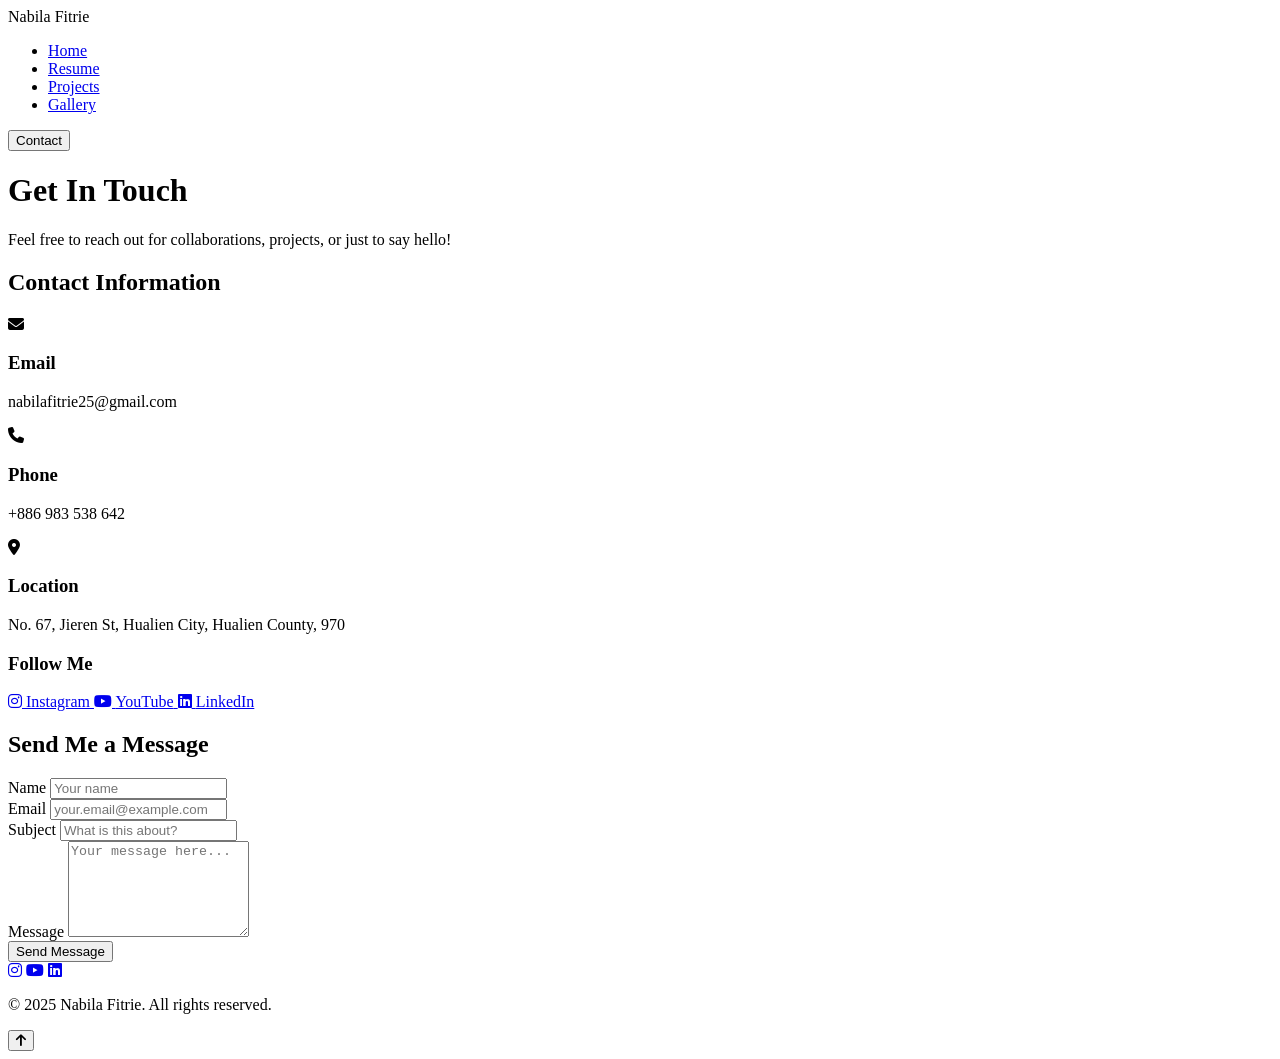
==== contact.html @ f7abc117 "Add files via upload" ====
<!DOCTYPE html>
<html lang="en">
    <head>
        <meta charset="UTF-8" />
        <meta name="viewport" content="width=device-width, initial-scale=1.0" />
        <title>Contact - Nabila Fitrie</title>
        <link rel="stylesheet" href="mystyle.css" />
        <link
            rel="stylesheet"
            href="https://cdnjs.cloudflare.com/ajax/libs/font-awesome/6.5.1/css/all.min.css"
        />
    </head>
    <body>
        <header>
            <div class="logo">Nabila Fitrie</div>
            <nav>
                <ul>
                    <li><a href="index.html">Home</a></li>
                    <li><a href="resume.html">Resume</a></li>
                    <li><a href="project.html">Projects</a></li>
                    <li><a href="gallery.html">Gallery</a></li>
                </ul>
            </nav>
            <a href="contact.html"
                ><button class="contact-btn">Contact</button></a
            >
        </header>

        <main class="contact-page">
            <h1 class="page-title">Get In Touch</h1>
            <p class="page-subtitle">
                Feel free to reach out for collaborations, projects, or just to
                say hello!
            </p>

            <div class="contact-container">
                <!-- Contact Info -->
                <div class="contact-info">
                    <h2>Contact Information</h2>

                    <div class="info-item">
                        <div class="info-icon">
                            <i class="fas fa-envelope"></i>
                        </div>
                        <div class="info-content">
                            <h3>Email</h3>
                            <p>nabilafitrie25@gmail.com</p>
                        </div>
                    </div>

                    <div class="info-item">
                        <div class="info-icon">
                            <i class="fas fa-phone"></i>
                        </div>
                        <div class="info-content">
                            <h3>Phone</h3>
                            <p>+886 983 538 642</p>
                        </div>
                    </div>

                    <div class="info-item">
                        <div class="info-icon">
                            <i class="fas fa-map-marker-alt"></i>
                        </div>
                        <div class="info-content">
                            <h3>Location</h3>
                            <p>No. 67, Jieren St, Hualien City, Hualien County, 970</p>
                        </div>
                    </div>

                    <div class="social-links">
                        <h3>Follow Me</h3>
                        <div class="social-buttons">
                            <a
                                href="https://www.instagram.com/nabilafitriie/"
                                class="social-btn"
                            >
                                <i class="fa-brands fa-instagram"></i>
                                <span>Instagram</span>
                            </a>
                            <a
                                href="https://www.youtube.com/@nabilafitrie5887"
                                class="social-btn"
                            >
                                <i class="fa-brands fa-youtube"></i>
                                <span>YouTube</span>
                            </a>
                            <a
                                href="https://www.linkedin.com/in/nabila-fitrie-naia-salsabila-66b28425b/"
                                class="social-btn"
                            >
                                <i class="fa-brands fa-linkedin"></i>
                                <span>LinkedIn</span>
                            </a>
                        </div>
                    </div>
                </div>

                <!-- Contact Form -->
                <div class="contact-form-wrapper">
                    <h2>Send Me a Message</h2>
                    <form
                        class="contact-form"
                        action="mailto:nabilafitrie25@gmail.com"
                        method="POST"
                        enctype="text/plain"
                    >
                        <div class="form-group">
                            <label for="name">Name</label>
                            <input
                                type="text"
                                id="name"
                                name="name"
                                placeholder="Your name"
                                required
                            />
                        </div>

                        <div class="form-group">
                            <label for="email">Email</label>
                            <input
                                type="email"
                                id="email"
                                name="email"
                                placeholder="your.email@example.com"
                                required
                            />
                        </div>

                        <div class="form-group">
                            <label for="subject">Subject</label>
                            <input
                                type="text"
                                id="subject"
                                name="subject"
                                placeholder="What is this about?"
                                required
                            />
                        </div>

                        <div class="form-group">
                            <label for="message">Message</label>
                            <textarea
                                id="message"
                                name="message"
                                rows="6"
                                placeholder="Your message here..."
                                required
                            ></textarea>
                        </div>

                        <button type="submit" class="submit-btn">
                            Send Message
                        </button>
                    </form>
                </div>
            </div>
        </main>

        <footer>
            <div class="social-icons">
                <a href="https://www.instagram.com/nabilafitriie/"
                    ><i class="fa-brands fa-instagram"></i
                ></a>
                <a href="https://www.youtube.com/@nabilafitrie5887"
                    ><i class="fa-brands fa-youtube"></i
                ></a>
                <a
                    href="https://www.linkedin.com/in/nabila-fitrie-naia-salsabila-66b28425b/"
                    ><i class="fa-brands fa-linkedin"></i
                ></a>
            </div>
            <p>&copy; 2025 Nabila Fitrie. All rights reserved.</p>
        </footer>

        <!-- Back to Top Button -->
        <button class="back-to-top" id="backToTop">
            <i class="fas fa-arrow-up"></i>
        </button>

        <script>
            // Back to Top functionality
            const backToTopBtn = document.getElementById("backToTop");

            window.addEventListener("scroll", () => {
                if (window.pageYOffset > 300) {
                    backToTopBtn.classList.add("show");
                } else {
                    backToTopBtn.classList.remove("show");
                }
            });

            backToTopBtn.addEventListener("click", () => {
                window.scrollTo({
                    top: 0,
                    behavior: "smooth",
                });
            });
        </script>
    </body>
</html>
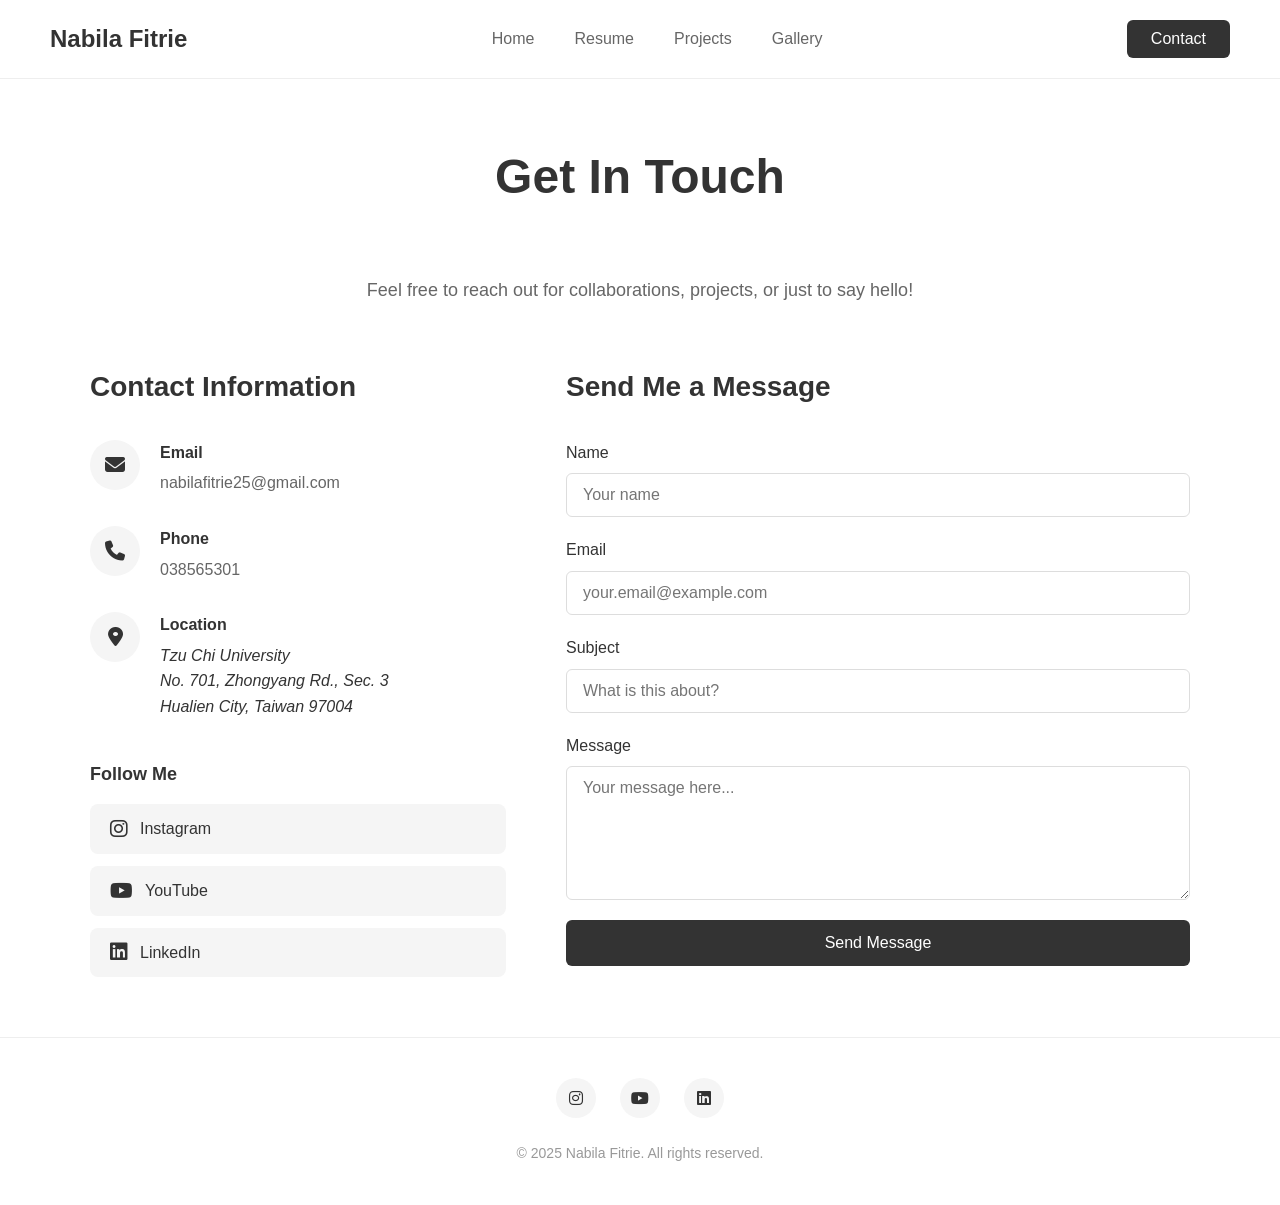
==== commit e169d7d7: "Update contact.html" ====
--- a/contact.html
+++ b/contact.html
@@ -15,13 +15,13 @@
             <div class="logo">Nabila Fitrie</div>
             <nav>
                 <ul>
-                    <li><a href="index.html">Home</a></li>
-                    <li><a href="resume.html">Resume</a></li>
-                    <li><a href="project.html">Projects</a></li>
-                    <li><a href="gallery.html">Gallery</a></li>
+                    <li><a href="C2_index.html">Home</a></li>
+                    <li><a href="C2_resume.html">Resume</a></li>
+                    <li><a href="C2_project.html">Projects</a></li>
+                    <li><a href="C2_gallery.html">Gallery</a></li>
                 </ul>
             </nav>
-            <a href="contact.html"
+            <a href="C2_contact.html"
                 ><button class="contact-btn">Contact</button></a
             >
         </header>
@@ -54,7 +54,7 @@
                         </div>
                         <div class="info-content">
                             <h3>Phone</h3>
-                            <p>+886 983 538 642</p>
+                            <p>038565301</p>
                         </div>
                     </div>
 
@@ -64,7 +64,11 @@
                         </div>
                         <div class="info-content">
                             <h3>Location</h3>
-                            <p>No. 67, Jieren St, Hualien City, Hualien County, 970</p>
+                            <address>
+                                Tzu Chi University<br />
+                                No. 701, Zhongyang Rd., Sec. 3<br />
+                                Hualien City, Taiwan 97004
+                            </address>
                         </div>
                     </div>
 
--- a/mystyle.css
+++ b/mystyle.css
@@ -0,0 +1,1004 @@
+* {
+    margin: 0;
+    padding: 0;
+    box-sizing: border-box;
+}
+
+body {
+    font-family: -apple-system, BlinkMacSystemFont, "Segoe UI", Roboto,
+        sans-serif;
+    color: #333;
+    line-height: 1.6;
+    background: #fff;
+}
+
+/* Header */
+header {
+    padding: 20px 50px;
+    display: flex;
+    justify-content: space-between;
+    align-items: center;
+    border-bottom: 1px solid #eee;
+}
+
+.logo {
+    font-size: 24px;
+    font-weight: 600;
+    color: #333;
+}
+
+nav ul {
+    list-style: none;
+    display: flex;
+    gap: 40px;
+}
+
+nav a {
+    text-decoration: none;
+    color: #666;
+    font-size: 16px;
+    transition: color 0.3s;
+}
+
+nav a:hover,
+nav a.active {
+    color: #333;
+}
+
+.contact-btn {
+    padding: 10px 24px;
+    background: #333;
+    color: #fff;
+    border: none;
+    border-radius: 6px;
+    cursor: pointer;
+    font-size: 16px;
+    transition: background 0.3s;
+}
+
+.contact-btn:hover {
+    background: #555;
+}
+
+/* Main Content */
+main {
+    max-width: 1200px;
+    margin: 0 auto;
+    padding: 80px 50px;
+}
+
+/* Home Page */
+.intro {
+    display: grid;
+    grid-template-columns: 1fr 1fr;
+    gap: 80px;
+    align-items: center;
+}
+
+.profile-image img {
+    width: 100%;
+    max-width: 400px;
+    border-radius: 8px;
+    box-shadow: 0 4px 20px rgba(0, 0, 0, 0.1);
+}
+
+.intro-text h1 {
+    font-size: 48px;
+    margin-bottom: 16px;
+    font-weight: 600;
+}
+
+.intro-text h2 {
+    font-size: 24px;
+    color: #666;
+    margin-bottom: 32px;
+    font-weight: 400;
+}
+
+.intro-text p {
+    color: #666;
+    font-size: 18px;
+    line-height: 1.8;
+    margin-bottom: 40px;
+}
+
+.intro-text blockquote {
+    font-size: 18px;
+    color: #999;
+    font-style: italic;
+    margin-bottom: 20px;
+    border-left: 4px solid #eee;
+    padding-left: 16px;
+}
+
+.tags {
+    display: flex;
+    flex-wrap: wrap;
+    gap: 12px;
+    margin-bottom: 40px;
+}
+
+.tag {
+    padding: 8px 16px;
+    background: #f5f5f5;
+    border-radius: 20px;
+    font-size: 14px;
+    color: #666;
+}
+
+.cta-buttons {
+    display: flex;
+    gap: 16px;
+}
+
+.btn {
+    padding: 14px 32px;
+    border-radius: 6px;
+    text-decoration: none;
+    font-size: 16px;
+    transition: all 0.3s;
+    border: none;
+    cursor: pointer;
+    display: inline-block;
+    text-align: center;
+}
+
+.btn-primary {
+    background: #333;
+    color: #fff;
+}
+
+.btn-primary:hover {
+    background: #555;
+}
+
+.btn-secondary {
+    background: #fff;
+    color: #333;
+    border: 2px solid #333;
+}
+
+.btn-secondary:hover {
+    background: #333;
+    color: #fff;
+}
+
+/* Resume Page */
+.resume-page {
+    padding: 60px 50px;
+}
+
+.page-title {
+    font-size: 48px;
+    font-weight: 600;
+    margin-bottom: 60px;
+    text-align: center;
+}
+
+.resume-grid {
+    display: grid;
+    grid-template-columns: 2fr 1fr;
+    gap: 60px;
+}
+
+.resume-section {
+    margin-bottom: 50px;
+}
+
+.resume-section h2 {
+    font-size: 28px;
+    margin-bottom: 24px;
+    padding-bottom: 12px;
+    border-bottom: 2px solid #333;
+}
+
+.resume-section p {
+    color: #666;
+    line-height: 1.8;
+}
+
+.experience-item {
+    margin-bottom: 32px;
+}
+
+.experience-item h3 {
+    font-size: 20px;
+    margin-bottom: 8px;
+}
+
+.meta {
+    color: #999;
+    font-size: 14px;
+    margin-bottom: 12px;
+}
+
+.experience-item ul {
+    list-style: none;
+    padding-left: 0;
+}
+
+.experience-item li {
+    color: #666;
+    margin-bottom: 8px;
+    padding-left: 20px;
+    position: relative;
+}
+
+.experience-item li:before {
+    content: "•";
+    position: absolute;
+    left: 0;
+    color: #333;
+}
+
+/* Resume Sidebar */
+.sidebar-section {
+    margin-bottom: 40px;
+}
+
+.sidebar-section h2 {
+    font-size: 20px;
+    margin-bottom: 16px;
+    padding-bottom: 8px;
+    border-bottom: 2px solid #333;
+}
+
+.skill-list {
+    display: flex;
+    flex-wrap: wrap;
+    gap: 8px;
+}
+
+.skill-badge {
+    padding: 6px 14px;
+    background: #f5f5f5;
+    border-radius: 16px;
+    font-size: 14px;
+    color: #666;
+}
+
+.language-item {
+    display: flex;
+    justify-content: space-between;
+    padding: 12px 0;
+    border-bottom: 1px solid #eee;
+}
+
+.language-item span {
+    color: #666;
+}
+
+.level {
+    color: #999;
+    font-size: 14px;
+}
+
+/* Footer */
+footer {
+    padding: 40px 50px;
+    border-top: 1px solid #eee;
+    text-align: center;
+}
+
+.social-icons {
+    display: flex;
+    justify-content: center;
+    gap: 24px;
+    margin-bottom: 24px;
+}
+
+.social-icons a {
+    width: 40px;
+    height: 40px;
+    display: flex;
+    align-items: center;
+    justify-content: center;
+    border-radius: 50%;
+    background: #f5f5f5;
+    color: #333;
+    transition: all 0.3s;
+    text-decoration: none;
+}
+
+.social-icons a:hover {
+    background: #333;
+    color: #fff;
+}
+
+footer p {
+    color: #999;
+    font-size: 14px;
+}
+
+/* Projects Page */
+.projects-page,
+.contact-page,
+.gallery-page {
+    padding: 60px 50px;
+}
+
+.page-subtitle {
+    text-align: center;
+    color: #666;
+    font-size: 18px;
+    margin-bottom: 60px;
+    max-width: 800px;
+    margin-left: auto;
+    margin-right: auto;
+}
+
+.projects-grid {
+    display: grid;
+    grid-template-columns: repeat(2, 1fr);
+    gap: 40px;
+}
+
+.project-card {
+    background: #fff;
+    border: 1px solid #eee;
+    border-radius: 8px;
+    overflow: hidden;
+    transition: transform 0.3s, box-shadow 0.3s;
+}
+
+.project-card:hover {
+    transform: translateY(-4px);
+    box-shadow: 0 8px 24px rgba(0, 0, 0, 0.1);
+}
+
+.project-image {
+    width: 100%;
+    height: 280px;
+    overflow: hidden;
+    background: #f5f5f5;
+}
+
+.project-image img {
+    width: 100%;
+    height: 100%;
+    object-fit: cover;
+    transition: transform 0.3s;
+}
+
+.project-card:hover .project-image img {
+    transform: scale(1.05);
+}
+
+.project-content {
+    padding: 24px;
+}
+
+.project-category {
+    display: inline-block;
+    padding: 4px 12px;
+    background: #333;
+    color: #fff;
+    font-size: 12px;
+    border-radius: 12px;
+    margin-bottom: 12px;
+    text-transform: uppercase;
+    letter-spacing: 0.5px;
+}
+
+.project-content h3 {
+    font-size: 22px;
+    margin-bottom: 8px;
+}
+
+.project-meta {
+    color: #999;
+    font-size: 14px;
+    margin-bottom: 16px;
+}
+
+.project-description {
+    color: #666;
+    line-height: 1.7;
+    margin-bottom: 20px;
+}
+
+.project-tags {
+    display: flex;
+    flex-wrap: wrap;
+    gap: 8px;
+}
+
+/* Contact Page */
+.contact-container {
+    display: grid;
+    grid-template-columns: 1fr 1.5fr;
+    gap: 60px;
+    max-width: 1200px;
+    margin: 0 auto;
+}
+
+.contact-info h2,
+.contact-form-wrapper h2 {
+    font-size: 28px;
+    margin-bottom: 30px;
+}
+
+.info-item {
+    display: flex;
+    gap: 20px;
+    margin-bottom: 30px;
+}
+
+.info-icon {
+    width: 50px;
+    height: 50px;
+    background: #f5f5f5;
+    border-radius: 50%;
+    display: flex;
+    align-items: center;
+    justify-content: center;
+    font-size: 20px;
+    color: #333;
+    flex-shrink: 0;
+}
+
+.info-content h3 {
+    font-size: 16px;
+    margin-bottom: 5px;
+    color: #333;
+}
+
+.info-content p {
+    color: #666;
+    font-size: 16px;
+}
+
+.social-links {
+    margin-top: 40px;
+}
+
+.social-links h3 {
+    font-size: 18px;
+    margin-bottom: 16px;
+}
+
+.social-buttons {
+    display: flex;
+    flex-direction: column;
+    gap: 12px;
+}
+
+.social-btn {
+    display: flex;
+    align-items: center;
+    gap: 12px;
+    padding: 12px 20px;
+    background: #f5f5f5;
+    border-radius: 8px;
+    text-decoration: none;
+    color: #333;
+    transition: all 0.3s;
+}
+
+.social-btn:hover {
+    background: #333;
+    color: #fff;
+}
+
+.social-btn i {
+    font-size: 20px;
+}
+
+/* Contact Form */
+.contact-form {
+    display: flex;
+    flex-direction: column;
+    gap: 20px;
+}
+
+.form-group {
+    display: flex;
+    flex-direction: column;
+}
+
+.form-group label {
+    margin-bottom: 8px;
+    font-weight: 500;
+    color: #333;
+}
+
+.form-group input,
+.form-group textarea {
+    padding: 12px 16px;
+    border: 1px solid #ddd;
+    border-radius: 6px;
+    font-size: 16px;
+    font-family: inherit;
+    transition: border-color 0.3s;
+}
+
+.form-group input:focus,
+.form-group textarea:focus {
+    outline: none;
+    border-color: #333;
+}
+
+.form-group textarea {
+    resize: vertical;
+}
+
+.submit-btn {
+    padding: 14px 32px;
+    background: #333;
+    color: #fff;
+    border: none;
+    border-radius: 6px;
+    font-size: 16px;
+    cursor: pointer;
+    transition: background 0.3s;
+}
+
+.submit-btn:hover {
+    background: #555;
+}
+
+/* Gallery Page */
+.gallery-filter {
+    display: flex;
+    justify-content: center;
+    gap: 16px;
+    margin-bottom: 50px;
+    flex-wrap: wrap;
+}
+
+.filter-btn {
+    padding: 10px 24px;
+    background: #f5f5f5;
+    color: #666;
+    border: none;
+    border-radius: 6px;
+    cursor: pointer;
+    font-size: 16px;
+    transition: all 0.3s;
+}
+
+.filter-btn:hover,
+.filter-btn.active {
+    background: #333;
+    color: #fff;
+}
+
+.gallery-grid {
+    display: grid;
+    grid-template-columns: repeat(3, 1fr);
+    gap: 24px;
+}
+
+.gallery-item {
+    position: relative;
+    overflow: hidden;
+    border-radius: 8px;
+    cursor: pointer;
+    aspect-ratio: 1;
+}
+
+.gallery-item img {
+    width: 100%;
+    height: 100%;
+    object-fit: cover;
+    transition: transform 0.3s;
+}
+
+.gallery-overlay {
+    position: absolute;
+    bottom: 0;
+    left: 0;
+    right: 0;
+    background: linear-gradient(to top, rgba(0, 0, 0, 0.8), transparent);
+    padding: 24px;
+    transform: translateY(100%);
+    transition: transform 0.3s;
+}
+
+.gallery-item:hover .gallery-overlay {
+    transform: translateY(0);
+}
+
+.gallery-item:hover img {
+    transform: scale(1.1);
+}
+
+.gallery-overlay h3 {
+    color: #fff;
+    font-size: 18px;
+    margin-bottom: 4px;
+}
+
+.gallery-overlay p {
+    color: rgba(255, 255, 255, 0.8);
+    font-size: 14px;
+}
+
+/* Back to Top Button */
+.back-to-top {
+    position: fixed;
+    bottom: 30px;
+    right: 30px;
+    width: 50px;
+    height: 50px;
+    background: #333;
+    color: #fff;
+    border: none;
+    border-radius: 50%;
+    cursor: pointer;
+    display: flex;
+    align-items: center;
+    justify-content: center;
+    font-size: 20px;
+    opacity: 0;
+    visibility: hidden;
+    transition: all 0.3s;
+    z-index: 1000;
+    box-shadow: 0 4px 12px rgba(0, 0, 0, 0.2);
+}
+
+.back-to-top.show {
+    opacity: 1;
+    visibility: visible;
+}
+
+.back-to-top:hover {
+    background: #555;
+    transform: translateY(-5px);
+}
+
+/* Responsive */
+@media (max-width: 1024px) {
+    main {
+        padding: 60px 30px;
+    }
+
+    .intro {
+        gap: 50px;
+    }
+
+    .resume-grid {
+        gap: 50px;
+    }
+
+    .projects-grid {
+        gap: 30px;
+    }
+
+    .gallery-grid {
+        grid-template-columns: repeat(2, 1fr);
+        gap: 20px;
+    }
+}
+
+@media (max-width: 768px) {
+    header {
+        padding: 20px;
+        flex-direction: column;
+        gap: 20px;
+    }
+
+    .logo {
+        font-size: 20px;
+    }
+
+    nav ul {
+        gap: 15px;
+        font-size: 14px;
+    }
+
+    nav a {
+        font-size: 14px;
+    }
+
+    .contact-btn {
+        padding: 8px 20px;
+        font-size: 14px;
+    }
+
+    main {
+        padding: 40px 20px;
+    }
+
+    /* Home Page */
+    .intro {
+        grid-template-columns: 1fr;
+        gap: 40px;
+        text-align: center;
+    }
+
+    .profile-image {
+        display: flex;
+        justify-content: center;
+    }
+
+    .profile-image img {
+        max-width: 280px;
+    }
+
+    .intro-text h1 {
+        font-size: 36px;
+    }
+
+    .intro-text h2 {
+        font-size: 20px;
+    }
+
+    .intro-text p {
+        font-size: 16px;
+    }
+
+    .tags {
+        justify-content: center;
+    }
+
+    .cta-buttons {
+        flex-direction: column;
+        width: 100%;
+    }
+
+    .btn {
+        width: 100%;
+    }
+
+    /* Resume Page */
+    .resume-page,
+    .projects-page,
+    .contact-page,
+    .gallery-page {
+        padding: 40px 20px;
+    }
+
+    .page-title {
+        font-size: 32px;
+        margin-bottom: 20px;
+    }
+
+    .page-subtitle {
+        font-size: 16px;
+        margin-bottom: 40px;
+    }
+
+    .resume-grid {
+        grid-template-columns: 1fr;
+        gap: 40px;
+    }
+
+    .resume-section h2 {
+        font-size: 24px;
+    }
+
+    .experience-item h3 {
+        font-size: 18px;
+    }
+
+    /* Projects Page */
+    .projects-grid {
+        grid-template-columns: 1fr;
+        gap: 30px;
+    }
+
+    .project-image {
+        height: 220px;
+    }
+
+    .project-content {
+        padding: 20px;
+    }
+
+    .project-content h3 {
+        font-size: 20px;
+    }
+
+    /* Contact Page */
+    .contact-container {
+        grid-template-columns: 1fr;
+        gap: 40px;
+    }
+
+    .contact-info h2,
+    .contact-form-wrapper h2 {
+        font-size: 24px;
+    }
+
+    /* Gallery Page */
+    .gallery-filter {
+        gap: 10px;
+    }
+
+    .filter-btn {
+        padding: 8px 16px;
+        font-size: 14px;
+    }
+
+    .gallery-grid {
+        grid-template-columns: repeat(2, 1fr);
+        gap: 16px;
+    }
+
+    .gallery-overlay {
+        padding: 16px;
+    }
+
+    .gallery-overlay h3 {
+        font-size: 16px;
+    }
+
+    .gallery-overlay p {
+        font-size: 13px;
+    }
+
+    /* Back to Top */
+    .back-to-top {
+        bottom: 20px;
+        right: 20px;
+        width: 45px;
+        height: 45px;
+        font-size: 18px;
+    }
+
+    /* Footer */
+    footer {
+        padding: 30px 20px;
+    }
+
+    .social-icons {
+        gap: 20px;
+    }
+
+    .social-icons a {
+        width: 36px;
+        height: 36px;
+    }
+}
+
+@media (max-width: 480px) {
+    .logo {
+        font-size: 18px;
+    }
+
+    nav ul {
+        gap: 10px;
+        flex-wrap: wrap;
+        justify-content: center;
+    }
+
+    nav li {
+        font-size: 13px;
+    }
+
+    main {
+        padding: 30px 15px;
+    }
+
+    .intro-text h1 {
+        font-size: 28px;
+    }
+
+    .intro-text h2 {
+        font-size: 18px;
+    }
+
+    .intro-text p {
+        font-size: 15px;
+    }
+
+    .tags {
+        gap: 8px;
+    }
+
+    .tag {
+        font-size: 12px;
+        padding: 6px 12px;
+    }
+
+    .page-title {
+        font-size: 28px;
+    }
+
+    .page-subtitle {
+        font-size: 15px;
+    }
+
+    .resume-section h2 {
+        font-size: 20px;
+    }
+
+    .experience-item h3 {
+        font-size: 16px;
+    }
+
+    .project-image {
+        height: 200px;
+    }
+
+    .project-content {
+        padding: 16px;
+    }
+
+    .project-content h3 {
+        font-size: 18px;
+    }
+
+    .project-description {
+        font-size: 14px;
+    }
+
+    .project-tags {
+        gap: 6px;
+    }
+
+    .tag,
+    .skill-badge {
+        font-size: 12px;
+        padding: 5px 10px;
+    }
+
+    .info-item {
+        gap: 15px;
+    }
+
+    .info-icon {
+        width: 40px;
+        height: 40px;
+        font-size: 16px;
+    }
+
+    .info-content h3 {
+        font-size: 14px;
+    }
+
+    .info-content p {
+        font-size: 14px;
+    }
+
+    .form-group input,
+    .form-group textarea {
+        padding: 10px 14px;
+        font-size: 14px;
+    }
+
+    .submit-btn {
+        padding: 12px 24px;
+        font-size: 14px;
+    }
+
+    .gallery-grid {
+        grid-template-columns: 1fr;
+        gap: 12px;
+    }
+
+    .gallery-overlay {
+        padding: 12px;
+    }
+
+    .gallery-overlay h3 {
+        font-size: 14px;
+    }
+
+    .gallery-overlay p {
+        font-size: 12px;
+    }
+
+    .back-to-top {
+        width: 40px;
+        height: 40px;
+        font-size: 16px;
+        bottom: 15px;
+        right: 15px;
+    }
+
+    footer {
+        padding: 25px 15px;
+    }
+
+    .social-icons a {
+        width: 32px;
+        height: 32px;
+        font-size: 16px;
+    }
+
+    footer p {
+        font-size: 12px;
+    }
+}
